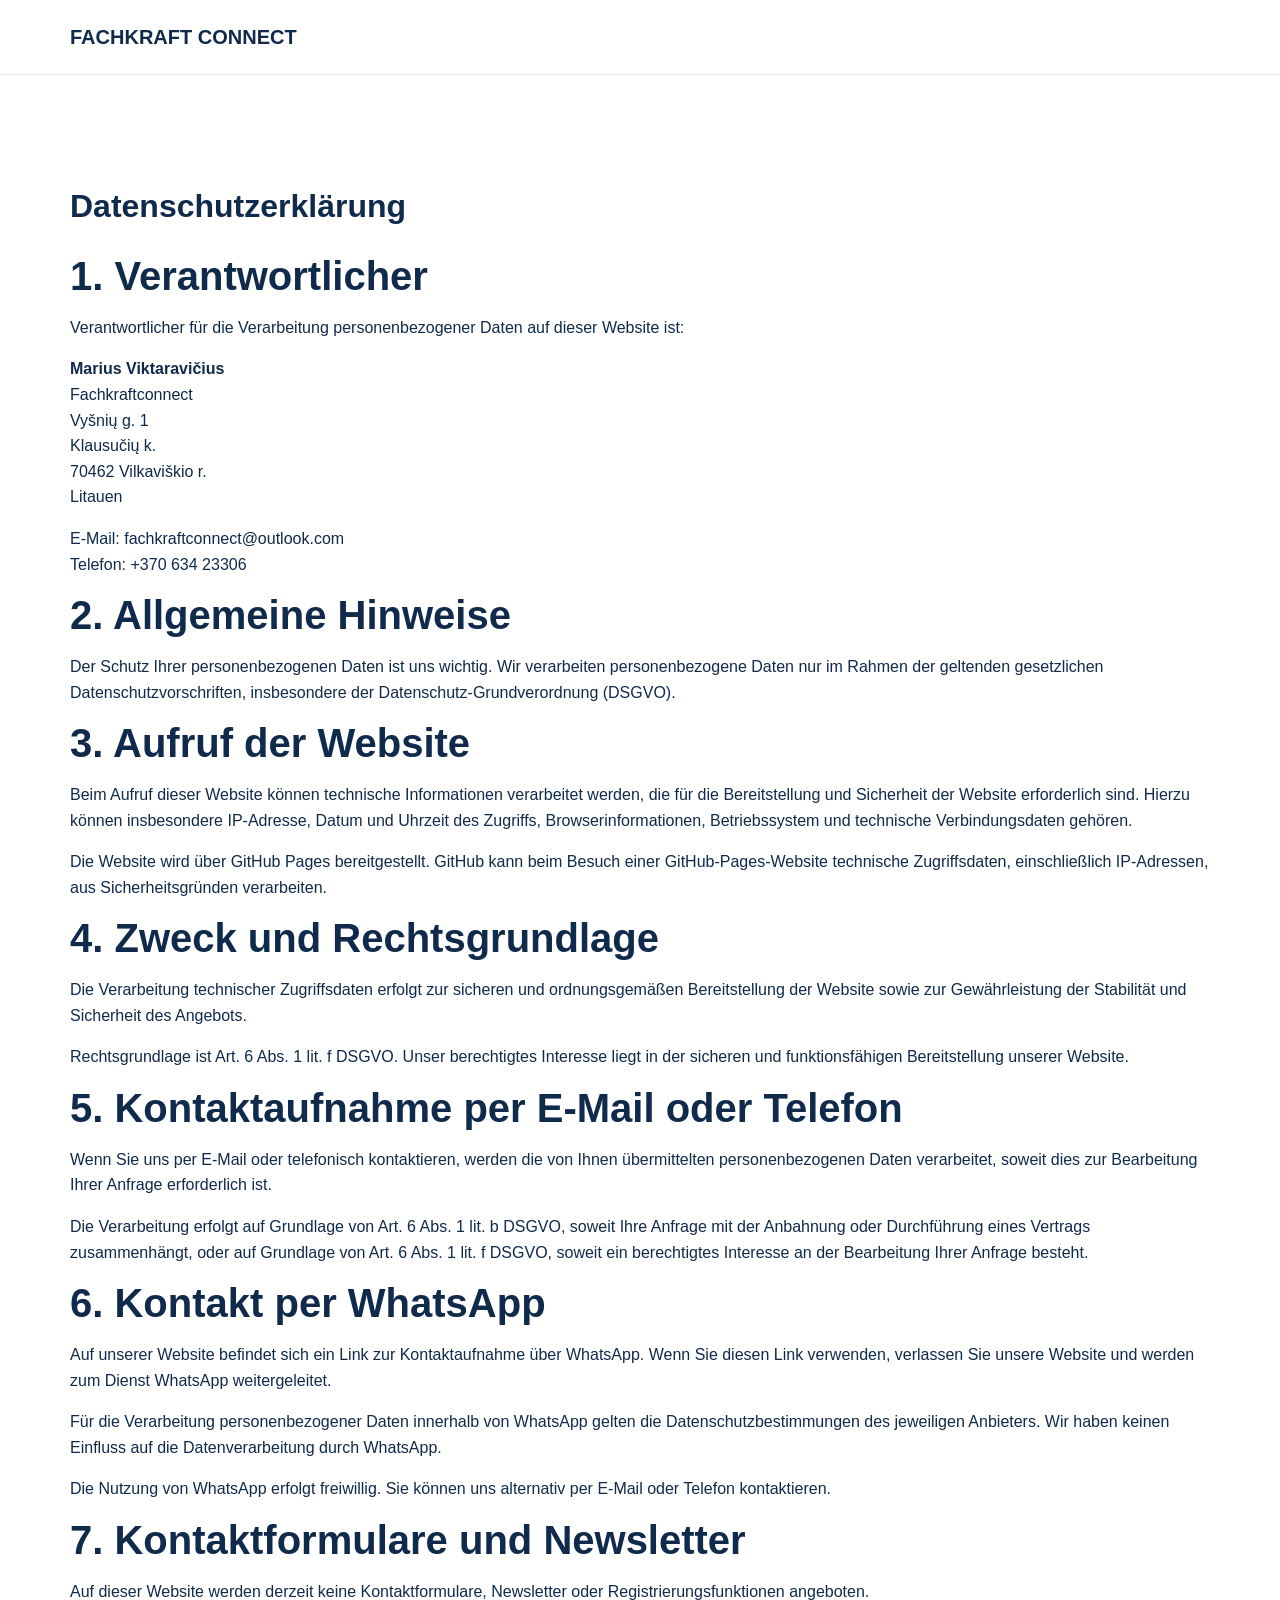
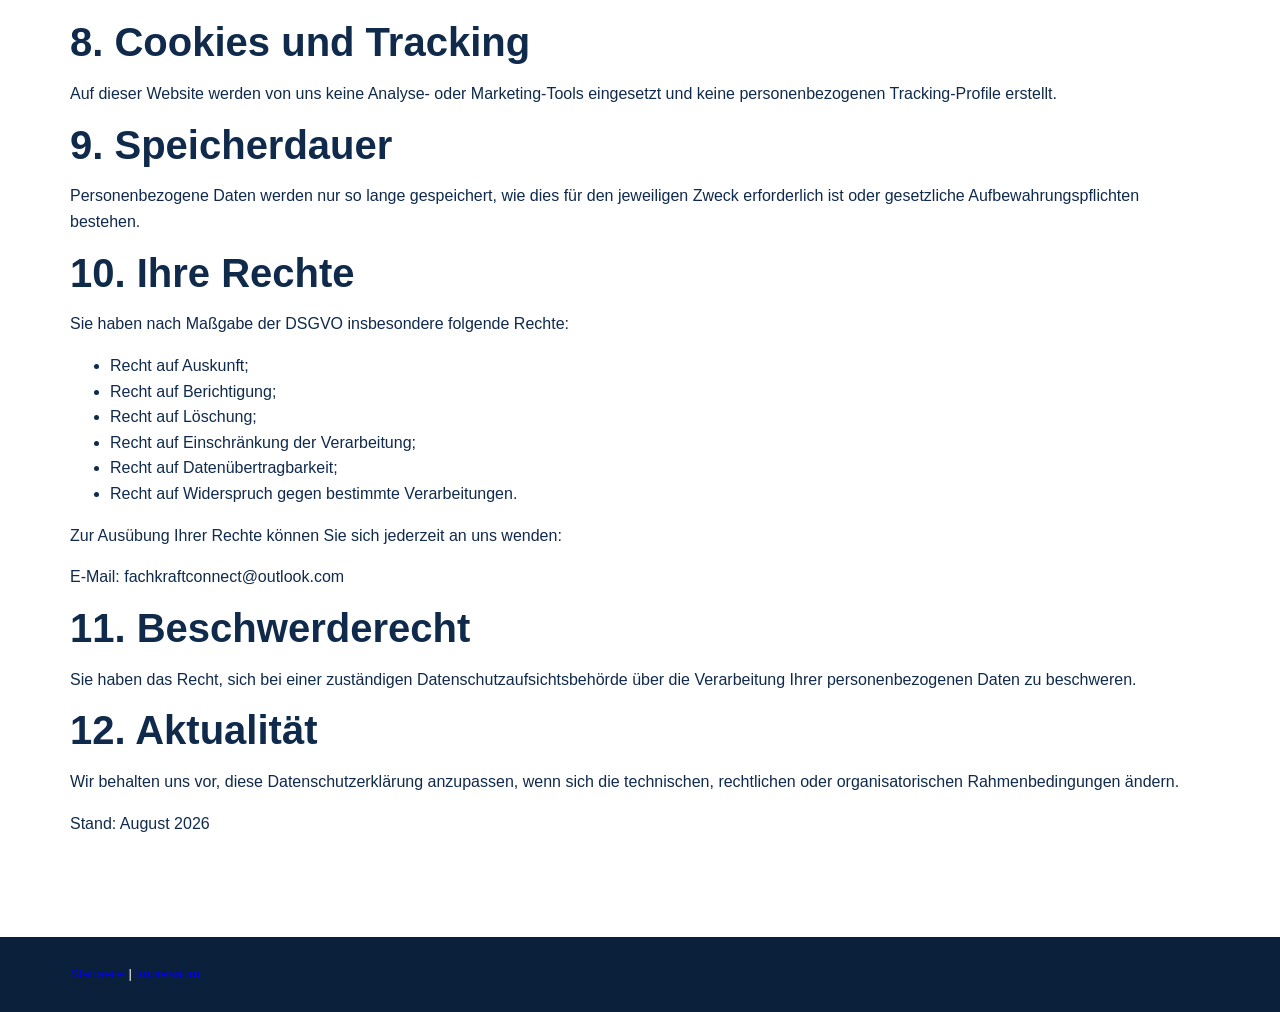
==== datenschutz.html @ 79cfb627 "Add Datenschutzerklärung for Fachkraftconnect This file contains the privacy policy for Fachkraftcon" ====
<!DOCTYPE html>
<html lang="de">
<head>
  <meta charset="UTF-8">
  <meta name="viewport" content="width=device-width, initial-scale=1.0">
  <title>Datenschutz | Fachkraftconnect</title>
  <link rel="stylesheet" href="style.css">
</head>
<body>

<header>
  <div class="container nav">
    <a class="logo" href="index.html">
      FACHKRAFT <span>CONNECT</span>
    </a>
  </div>
</header>

<main class="section">
  <div class="container">

    <h1>Datenschutzerklärung</h1>

    <h2>1. Verantwortlicher</h2>

    <p>
      Verantwortlicher für die Verarbeitung personenbezogener Daten auf dieser
      Website ist:
    </p>

    <p>
      <strong>Marius Viktaravičius</strong><br>
      Fachkraftconnect<br>
      Vyšnių g. 1<br>
      Klausučių k.<br>
      70462 Vilkaviškio r.<br>
      Litauen
    </p>

    <p>
      E-Mail: fachkraftconnect@outlook.com<br>
      Telefon: +370 634 23306
    </p>

    <h2>2. Allgemeine Hinweise</h2>

    <p>
      Der Schutz Ihrer personenbezogenen Daten ist uns wichtig. Wir verarbeiten
      personenbezogene Daten nur im Rahmen der geltenden gesetzlichen
      Datenschutzvorschriften, insbesondere der Datenschutz-Grundverordnung
      (DSGVO).
    </p>

    <h2>3. Aufruf der Website</h2>

    <p>
      Beim Aufruf dieser Website können technische Informationen verarbeitet
      werden, die für die Bereitstellung und Sicherheit der Website erforderlich
      sind. Hierzu können insbesondere IP-Adresse, Datum und Uhrzeit des
      Zugriffs, Browserinformationen, Betriebssystem und technische
      Verbindungsdaten gehören.
    </p>

    <p>
      Die Website wird über GitHub Pages bereitgestellt. GitHub kann beim Besuch
      einer GitHub-Pages-Website technische Zugriffsdaten, einschließlich
      IP-Adressen, aus Sicherheitsgründen verarbeiten.
    </p>

    <h2>4. Zweck und Rechtsgrundlage</h2>

    <p>
      Die Verarbeitung technischer Zugriffsdaten erfolgt zur sicheren und
      ordnungsgemäßen Bereitstellung der Website sowie zur Gewährleistung der
      Stabilität und Sicherheit des Angebots.
    </p>

    <p>
      Rechtsgrundlage ist Art. 6 Abs. 1 lit. f DSGVO. Unser berechtigtes
      Interesse liegt in der sicheren und funktionsfähigen Bereitstellung
      unserer Website.
    </p>

    <h2>5. Kontaktaufnahme per E-Mail oder Telefon</h2>

    <p>
      Wenn Sie uns per E-Mail oder telefonisch kontaktieren, werden die von
      Ihnen übermittelten personenbezogenen Daten verarbeitet, soweit dies zur
      Bearbeitung Ihrer Anfrage erforderlich ist.
    </p>

    <p>
      Die Verarbeitung erfolgt auf Grundlage von Art. 6 Abs. 1 lit. b DSGVO,
      soweit Ihre Anfrage mit der Anbahnung oder Durchführung eines Vertrags
      zusammenhängt, oder auf Grundlage von Art. 6 Abs. 1 lit. f DSGVO, soweit
      ein berechtigtes Interesse an der Bearbeitung Ihrer Anfrage besteht.
    </p>

    <h2>6. Kontakt per WhatsApp</h2>

    <p>
      Auf unserer Website befindet sich ein Link zur Kontaktaufnahme über
      WhatsApp. Wenn Sie diesen Link verwenden, verlassen Sie unsere Website
      und werden zum Dienst WhatsApp weitergeleitet.
    </p>

    <p>
      Für die Verarbeitung personenbezogener Daten innerhalb von WhatsApp
      gelten die Datenschutzbestimmungen des jeweiligen Anbieters. Wir haben
      keinen Einfluss auf die Datenverarbeitung durch WhatsApp.
    </p>

    <p>
      Die Nutzung von WhatsApp erfolgt freiwillig. Sie können uns alternativ
      per E-Mail oder Telefon kontaktieren.
    </p>

    <h2>7. Kontaktformulare und Newsletter</h2>

    <p>
      Auf dieser Website werden derzeit keine Kontaktformulare, Newsletter oder
      Registrierungsfunktionen angeboten.
    </p>

    <h2>8. Cookies und Tracking</h2>

    <p>
      Auf dieser Website werden von uns keine Analyse- oder Marketing-Tools
      eingesetzt und keine personenbezogenen Tracking-Profile erstellt.
    </p>

    <h2>9. Speicherdauer</h2>

    <p>
      Personenbezogene Daten werden nur so lange gespeichert, wie dies für den
      jeweiligen Zweck erforderlich ist oder gesetzliche Aufbewahrungspflichten
      bestehen.
    </p>

    <h2>10. Ihre Rechte</h2>

    <p>Sie haben nach Maßgabe der DSGVO insbesondere folgende Rechte:</p>

    <ul>
      <li>Recht auf Auskunft;</li>
      <li>Recht auf Berichtigung;</li>
      <li>Recht auf Löschung;</li>
      <li>Recht auf Einschränkung der Verarbeitung;</li>
      <li>Recht auf Datenübertragbarkeit;</li>
      <li>Recht auf Widerspruch gegen bestimmte Verarbeitungen.</li>
    </ul>

    <p>
      Zur Ausübung Ihrer Rechte können Sie sich jederzeit an uns wenden:
    </p>

    <p>
      E-Mail: fachkraftconnect@outlook.com
    </p>

    <h2>11. Beschwerderecht</h2>

    <p>
      Sie haben das Recht, sich bei einer zuständigen Datenschutzaufsichtsbehörde
      über die Verarbeitung Ihrer personenbezogenen Daten zu beschweren.
    </p>

    <h2>12. Aktualität</h2>

    <p>
      Wir behalten uns vor, diese Datenschutzerklärung anzupassen, wenn sich
      die technischen, rechtlichen oder organisatorischen Rahmenbedingungen
      ändern.
    </p>

    <p>
      Stand: August 2026
    </p>

  </div>
</main>

<footer>
  <div class="container">
    <a href="index.html">Startseite</a> |
    <a href="impressum.html">Impressum</a>
  </div>
</footer>

</body>
</html>
---- style.css ----
*{box-sizing:border-box}html{scroll-behavior:smooth}body{margin:0;font-family:Arial,Helvetica,sans-serif;color:#102a4c;line-height:1.6}a{text-decoration:none}.container{width:min(1140px,92%);margin:auto}header{position:sticky;top:0;z-index:5;background:#fff;border-bottom:1px solid #e5edf2}.nav{min-height:74px;display:flex;align-items:center;gap:28px}.logo{font-size:20px;font-weight:900;color:#102a4c}.logo b,.eyebrow{color:#08a7b3}.nav nav{margin-left:auto;display:flex;gap:22px}.nav nav a{color:#29435e;font-size:14px;font-weight:700}.btn{display:inline-block;background:#08a7b3;color:#fff;border:0;border-radius:10px;padding:14px 21px;font-weight:800;cursor:pointer}.small{padding:10px 15px;font-size:13px}.ghost{background:transparent;color:#08a7b3;border:2px solid #08a7b3}.hero{padding:68px 0;background:linear-gradient(135deg,#f5fbfd,#eaf5f8)}.hero-grid,.split,.contact-grid{display:grid;grid-template-columns:1fr 1fr;gap:55px;align-items:center}.eyebrow{font-size:12px;font-weight:900;letter-spacing:1.6px}.hero h1{font-size:54px;line-height:1.04;letter-spacing:-1.5px;margin:15px 0}.hero h1 span{color:#08a7b3}.hero p{font-size:19px;color:#53677d}.actions{display:flex;gap:13px;margin:27px 0}.trust{font-size:13px;font-weight:700;color:#415a72}.hero-card{position:relative}.hero-card img{width:100%;border-radius:20px;display:block;box-shadow:0 22px 55px #102a4c24}.badge{position:absolute;bottom:18px;left:18px;background:#fff;padding:12px 16px;border-radius:11px;box-shadow:0 8px 25px #102a4c22;font-size:13px}.four{display:grid;grid-template-columns:repeat(4,1fr)}.numbers{background:#102a4c;color:#fff}.four div{padding:23px;border-right:1px solid #ffffff1a;font-weight:700}.four b{color:#43d5db;font-size:22px;margin-right:9px}.section{padding:85px 0}.light{background:#f5f9fb}.head{text-align:center;max-width:760px;margin:0 auto 42px}.head h2,.section h2{font-size:40px;line-height:1.12;margin:9px 0 13px}.head p,.industry p,.cards p,.steps p,.dark p{color:#65778b}.cards{display:grid;grid-template-columns:repeat(4,1fr);gap:18px}.cards article,.industries>div{background:#fff;border:1px solid #e1e9ef;border-radius:16px;padding:25px;box-shadow:0 7px 23px #102a4c0a}.cards i{display:grid;place-items:center;width:40px;height:40px;border-radius:10px;background:#e7f8f9;color:#078e98;font-style:normal;font-weight:900}.cards h3{margin:16px 0 7px}.cards p,.industries p,.steps p{font-size:14px;margin:0}.industries{display:grid;grid-template-columns:repeat(3,1fr);gap:18px}.industries>div{font-size:27px}.industries h3{font-size:18px;margin:10px 0 4px}.steps{display:grid;grid-template-columns:repeat(5,1fr);gap:14px}.steps>div{border:1px solid #e1e9ef;border-radius:15px;padding:20px}.steps b{display:grid;place-items:center;width:38px;height:38px;border-radius:50%;background:#08a7b3;color:#fff}.steps h3{font-size:17px;margin:13px 0 5px}.dark{background:#102a4c;color:#fff}.dark .eyebrow{color:#43d5db}.dark h2{font-size:42px}.benefits{display:grid;grid-template-columns:1fr 1fr;gap:12px}.benefits div{padding:15px;border-radius:10px;background:#ffffff0d;border:1px solid #ffffff18}.contact{background:linear-gradient(135deg,#e9f8f9,#f7fafc)}.links{display:grid;gap:10px;margin-top:22px}.links a{color:#102a4c;font-weight:800}.contact form{background:#fff;padding:27px;border-radius:18px;box-shadow:0 10px 32px #102a4c14;display:grid;gap:12px}.contact label{font-size:13px;font-weight:800}.contact input,.contact textarea{display:block;width:100%;margin-top:4px;padding:10px;border:1px solid #d6e0e8;border-radius:8px;font:inherit}.contact small{color:#718197}.legal{background:#f1f5f8;padding:38px 0}.legal-grid{display:grid;grid-template-columns:1fr 1fr;gap:30px}.legal p{font-size:13px;color:#68798c}.footer{display:flex;justify-content:space-between;align-items:center}.footer small{display:block;color:#9eb0c2}footer{background:#0b213b;color:#fff;padding:27px 0;font-size:13px}.whatsapp{position:fixed;right:18px;bottom:18px;background:#25d366;color:#fff;padding:12px 17px;border-radius:30px;font-weight:900;box-shadow:0 7px 22px #0003}@media(max-width:900px){.nav nav{display:none}.hero-grid,.split,.contact-grid{grid-template-columns:1fr}.hero-card{order:-1}.cards{grid-template-columns:1fr 1fr}.industries{grid-template-columns:1fr 1fr}.steps{grid-template-columns:1fr 1fr}.four{grid-template-columns:1fr 1fr}}@media(max-width:560px){.nav .small{display:none}.hero h1{font-size:39px}.section h2,.dark h2{font-size:31px}.cards,.industries,.steps,.benefits,.legal-grid{grid-template-columns:1fr}.actions{flex-direction:column}.btn{text-align:center}.footer{display:block}.footer div+div{margin-top:12px}}
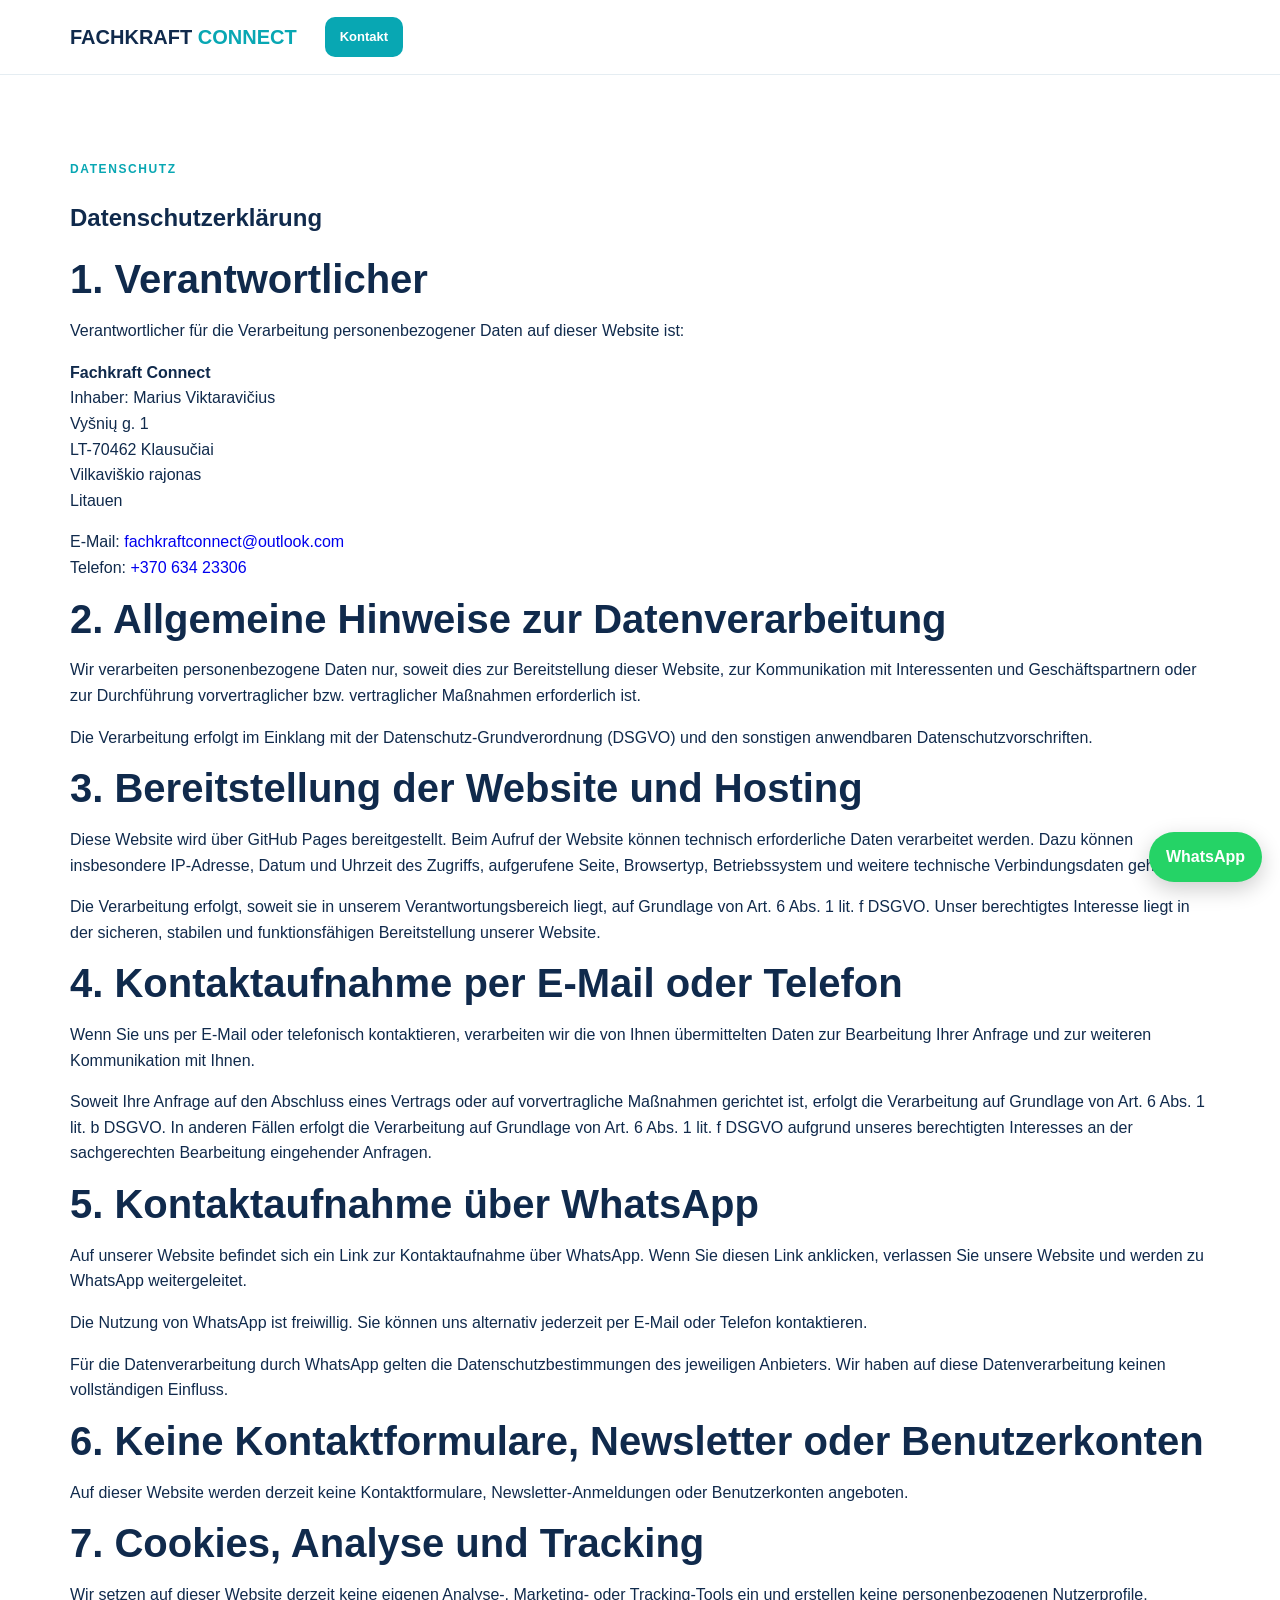
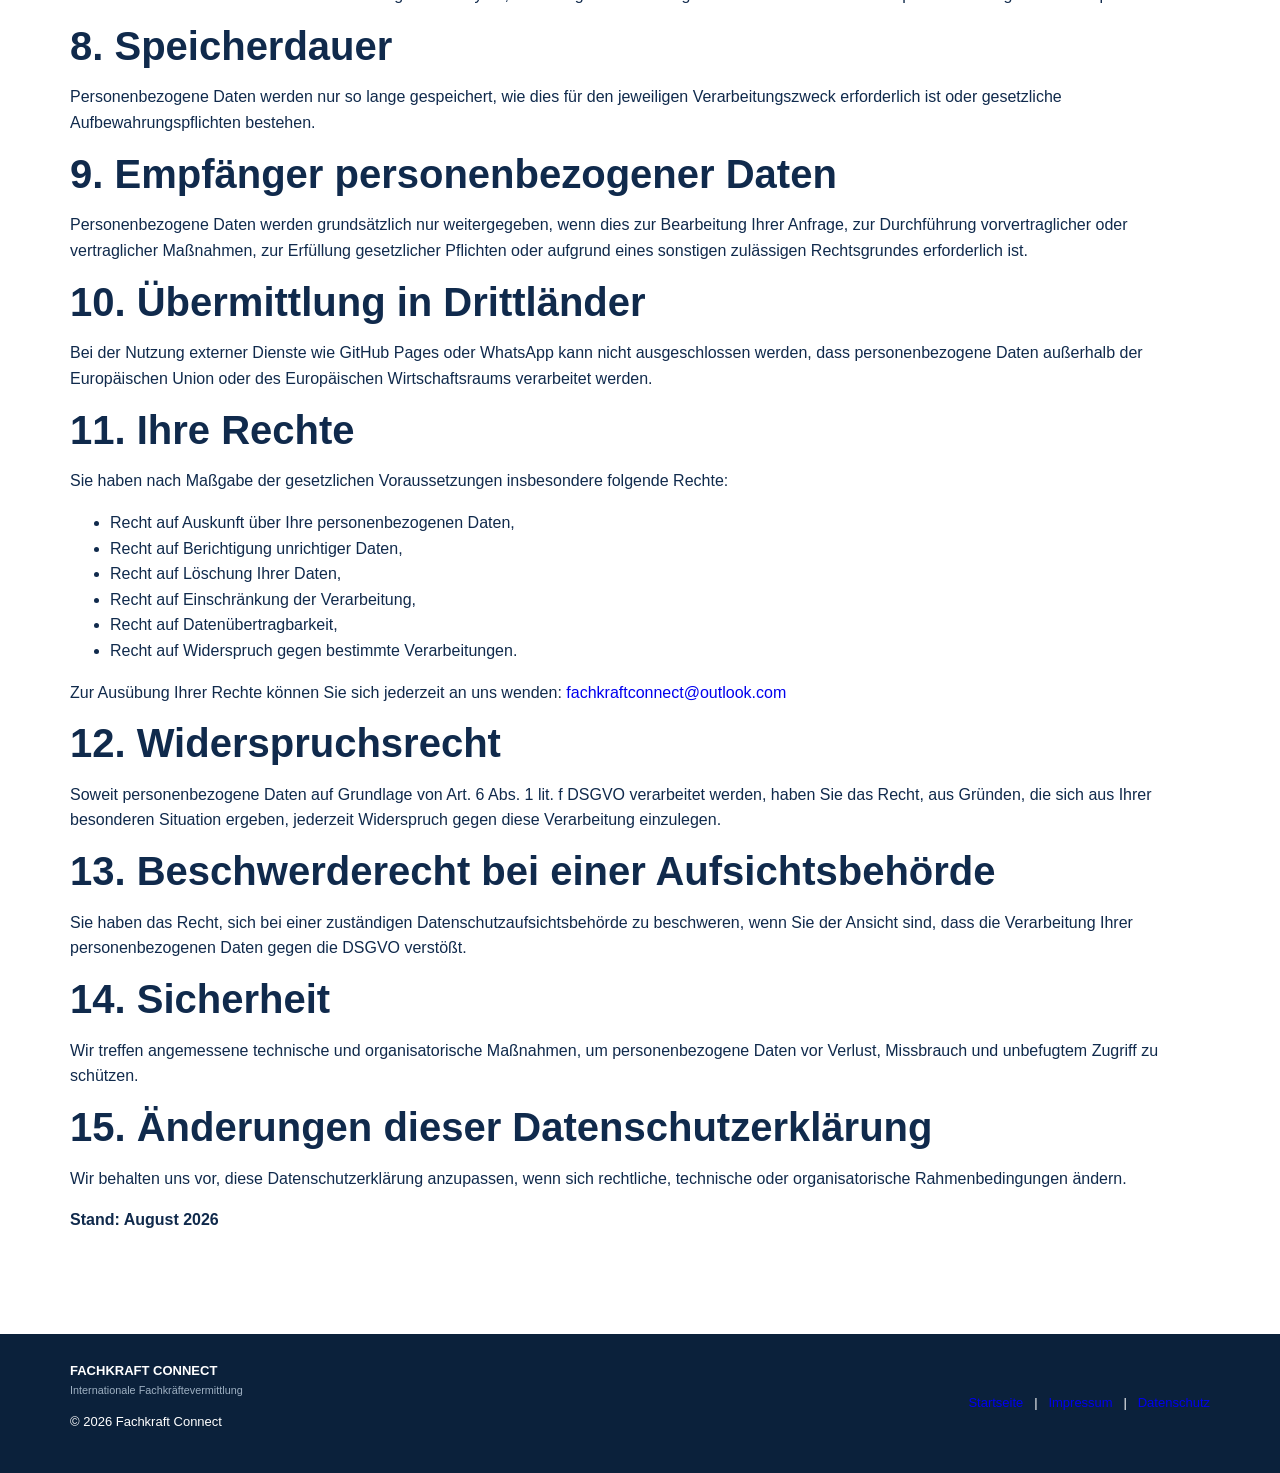
==== commit f1dc0eaf: "Revise datenschutz.html for clarity and updates Updated the privacy policy page with improved struct" ====
--- a/datenschutz.html
+++ b/datenschutz.html
@@ -1,191 +1,194 @@
-<!DOCTYPE html>
+<!doctype html>
 <html lang="de">
 <head>
-  <meta charset="UTF-8">
-  <meta name="viewport" content="width=device-width, initial-scale=1.0">
-  <title>Datenschutz | Fachkraftconnect</title>
+  <meta charset="utf-8">
+  <meta name="viewport" content="width=device-width, initial-scale=1">
+  <meta name="description" content="Datenschutzerklärung von Fachkraft Connect – Internationale Fachkräftevermittlung.">
+  <title>Datenschutz | Fachkraft Connect</title>
   <link rel="stylesheet" href="style.css">
 </head>
 <body>
 
 <header>
   <div class="container nav">
-    <a class="logo" href="index.html">
-      FACHKRAFT <span>CONNECT</span>
-    </a>
+    <a class="logo" href="index.html">FACHKRAFT <b>CONNECT</b></a>
+    <a class="btn small" href="index.html#kontakt">Kontakt</a>
   </div>
 </header>
 
-<main class="section">
-  <div class="container">
+<main>
+  <section class="section">
+    <div class="container">
+      <div class="eyebrow">DATENSCHUTZ</div>
+      <h1>Datenschutzerklärung</h1>
 
-    <h1>Datenschutzerklärung</h1>
+      <div class="legal-content">
+        <h2>1. Verantwortlicher</h2>
+        <p>Verantwortlicher für die Verarbeitung personenbezogener Daten auf dieser Website ist:</p>
+        <p>
+          <strong>Fachkraft Connect</strong><br>
+          Inhaber: Marius Viktaravičius<br>
+          Vyšnių g. 1<br>
+          LT-70462 Klausučiai<br>
+          Vilkaviškio rajonas<br>
+          Litauen
+        </p>
+        <p>
+          E-Mail: <a href="mailto:fachkraftconnect@outlook.com">fachkraftconnect@outlook.com</a><br>
+          Telefon: <a href="tel:+37063423306">+370 634 23306</a>
+        </p>
 
-    <h2>1. Verantwortlicher</h2>
+        <h2>2. Allgemeine Hinweise zur Datenverarbeitung</h2>
+        <p>
+          Wir verarbeiten personenbezogene Daten nur, soweit dies zur Bereitstellung dieser Website,
+          zur Kommunikation mit Interessenten und Geschäftspartnern oder zur Durchführung
+          vorvertraglicher bzw. vertraglicher Maßnahmen erforderlich ist.
+        </p>
+        <p>
+          Die Verarbeitung erfolgt im Einklang mit der Datenschutz-Grundverordnung (DSGVO)
+          und den sonstigen anwendbaren Datenschutzvorschriften.
+        </p>
 
-    <p>
-      Verantwortlicher für die Verarbeitung personenbezogener Daten auf dieser
-      Website ist:
-    </p>
+        <h2>3. Bereitstellung der Website und Hosting</h2>
+        <p>
+          Diese Website wird über GitHub Pages bereitgestellt. Beim Aufruf der Website können
+          technisch erforderliche Daten verarbeitet werden. Dazu können insbesondere IP-Adresse,
+          Datum und Uhrzeit des Zugriffs, aufgerufene Seite, Browsertyp, Betriebssystem und weitere
+          technische Verbindungsdaten gehören.
+        </p>
+        <p>
+          Die Verarbeitung erfolgt, soweit sie in unserem Verantwortungsbereich liegt,
+          auf Grundlage von Art. 6 Abs. 1 lit. f DSGVO. Unser berechtigtes Interesse liegt in der
+          sicheren, stabilen und funktionsfähigen Bereitstellung unserer Website.
+        </p>
 
-    <p>
-      <strong>Marius Viktaravičius</strong><br>
-      Fachkraftconnect<br>
-      Vyšnių g. 1<br>
-      Klausučių k.<br>
-      70462 Vilkaviškio r.<br>
-      Litauen
-    </p>
+        <h2>4. Kontaktaufnahme per E-Mail oder Telefon</h2>
+        <p>
+          Wenn Sie uns per E-Mail oder telefonisch kontaktieren, verarbeiten wir die von Ihnen
+          übermittelten Daten zur Bearbeitung Ihrer Anfrage und zur weiteren Kommunikation mit Ihnen.
+        </p>
+        <p>
+          Soweit Ihre Anfrage auf den Abschluss eines Vertrags oder auf vorvertragliche Maßnahmen
+          gerichtet ist, erfolgt die Verarbeitung auf Grundlage von Art. 6 Abs. 1 lit. b DSGVO.
+          In anderen Fällen erfolgt die Verarbeitung auf Grundlage von Art. 6 Abs. 1 lit. f DSGVO
+          aufgrund unseres berechtigten Interesses an der sachgerechten Bearbeitung eingehender Anfragen.
+        </p>
 
-    <p>
-      E-Mail: fachkraftconnect@outlook.com<br>
-      Telefon: +370 634 23306
-    </p>
+        <h2>5. Kontaktaufnahme über WhatsApp</h2>
+        <p>
+          Auf unserer Website befindet sich ein Link zur Kontaktaufnahme über WhatsApp. Wenn Sie diesen
+          Link anklicken, verlassen Sie unsere Website und werden zu WhatsApp weitergeleitet.
+        </p>
+        <p>
+          Die Nutzung von WhatsApp ist freiwillig. Sie können uns alternativ jederzeit per E-Mail
+          oder Telefon kontaktieren.
+        </p>
+        <p>
+          Für die Datenverarbeitung durch WhatsApp gelten die Datenschutzbestimmungen des jeweiligen
+          Anbieters. Wir haben auf diese Datenverarbeitung keinen vollständigen Einfluss.
+        </p>
 
-    <h2>2. Allgemeine Hinweise</h2>
+        <h2>6. Keine Kontaktformulare, Newsletter oder Benutzerkonten</h2>
+        <p>
+          Auf dieser Website werden derzeit keine Kontaktformulare, Newsletter-Anmeldungen
+          oder Benutzerkonten angeboten.
+        </p>
 
-    <p>
-      Der Schutz Ihrer personenbezogenen Daten ist uns wichtig. Wir verarbeiten
-      personenbezogene Daten nur im Rahmen der geltenden gesetzlichen
-      Datenschutzvorschriften, insbesondere der Datenschutz-Grundverordnung
-      (DSGVO).
-    </p>
+        <h2>7. Cookies, Analyse und Tracking</h2>
+        <p>
+          Wir setzen auf dieser Website derzeit keine eigenen Analyse-, Marketing- oder Tracking-Tools
+          ein und erstellen keine personenbezogenen Nutzerprofile.
+        </p>
 
-    <h2>3. Aufruf der Website</h2>
+        <h2>8. Speicherdauer</h2>
+        <p>
+          Personenbezogene Daten werden nur so lange gespeichert, wie dies für den jeweiligen
+          Verarbeitungszweck erforderlich ist oder gesetzliche Aufbewahrungspflichten bestehen.
+        </p>
 
-    <p>
-      Beim Aufruf dieser Website können technische Informationen verarbeitet
-      werden, die für die Bereitstellung und Sicherheit der Website erforderlich
-      sind. Hierzu können insbesondere IP-Adresse, Datum und Uhrzeit des
-      Zugriffs, Browserinformationen, Betriebssystem und technische
-      Verbindungsdaten gehören.
-    </p>
+        <h2>9. Empfänger personenbezogener Daten</h2>
+        <p>
+          Personenbezogene Daten werden grundsätzlich nur weitergegeben, wenn dies zur Bearbeitung
+          Ihrer Anfrage, zur Durchführung vorvertraglicher oder vertraglicher Maßnahmen,
+          zur Erfüllung gesetzlicher Pflichten oder aufgrund eines sonstigen zulässigen Rechtsgrundes
+          erforderlich ist.
+        </p>
 
-    <p>
-      Die Website wird über GitHub Pages bereitgestellt. GitHub kann beim Besuch
-      einer GitHub-Pages-Website technische Zugriffsdaten, einschließlich
-      IP-Adressen, aus Sicherheitsgründen verarbeiten.
-    </p>
+        <h2>10. Übermittlung in Drittländer</h2>
+        <p>
+          Bei der Nutzung externer Dienste wie GitHub Pages oder WhatsApp kann nicht ausgeschlossen
+          werden, dass personenbezogene Daten außerhalb der Europäischen Union oder des Europäischen
+          Wirtschaftsraums verarbeitet werden.
+        </p>
 
-    <h2>4. Zweck und Rechtsgrundlage</h2>
+        <h2>11. Ihre Rechte</h2>
+        <p>Sie haben nach Maßgabe der gesetzlichen Voraussetzungen insbesondere folgende Rechte:</p>
+        <ul>
+          <li>Recht auf Auskunft über Ihre personenbezogenen Daten,</li>
+          <li>Recht auf Berichtigung unrichtiger Daten,</li>
+          <li>Recht auf Löschung Ihrer Daten,</li>
+          <li>Recht auf Einschränkung der Verarbeitung,</li>
+          <li>Recht auf Datenübertragbarkeit,</li>
+          <li>Recht auf Widerspruch gegen bestimmte Verarbeitungen.</li>
+        </ul>
+        <p>
+          Zur Ausübung Ihrer Rechte können Sie sich jederzeit an uns wenden:
+          <a href="mailto:fachkraftconnect@outlook.com">fachkraftconnect@outlook.com</a>
+        </p>
 
-    <p>
-      Die Verarbeitung technischer Zugriffsdaten erfolgt zur sicheren und
-      ordnungsgemäßen Bereitstellung der Website sowie zur Gewährleistung der
-      Stabilität und Sicherheit des Angebots.
-    </p>
+        <h2>12. Widerspruchsrecht</h2>
+        <p>
+          Soweit personenbezogene Daten auf Grundlage von Art. 6 Abs. 1 lit. f DSGVO verarbeitet werden,
+          haben Sie das Recht, aus Gründen, die sich aus Ihrer besonderen Situation ergeben,
+          jederzeit Widerspruch gegen diese Verarbeitung einzulegen.
+        </p>
 
-    <p>
-      Rechtsgrundlage ist Art. 6 Abs. 1 lit. f DSGVO. Unser berechtigtes
-      Interesse liegt in der sicheren und funktionsfähigen Bereitstellung
-      unserer Website.
-    </p>
+        <h2>13. Beschwerderecht bei einer Aufsichtsbehörde</h2>
+        <p>
+          Sie haben das Recht, sich bei einer zuständigen Datenschutzaufsichtsbehörde zu beschweren,
+          wenn Sie der Ansicht sind, dass die Verarbeitung Ihrer personenbezogenen Daten gegen die DSGVO verstößt.
+        </p>
 
-    <h2>5. Kontaktaufnahme per E-Mail oder Telefon</h2>
+        <h2>14. Sicherheit</h2>
+        <p>
+          Wir treffen angemessene technische und organisatorische Maßnahmen, um personenbezogene Daten
+          vor Verlust, Missbrauch und unbefugtem Zugriff zu schützen.
+        </p>
 
-    <p>
-      Wenn Sie uns per E-Mail oder telefonisch kontaktieren, werden die von
-      Ihnen übermittelten personenbezogenen Daten verarbeitet, soweit dies zur
-      Bearbeitung Ihrer Anfrage erforderlich ist.
-    </p>
-
-    <p>
-      Die Verarbeitung erfolgt auf Grundlage von Art. 6 Abs. 1 lit. b DSGVO,
-      soweit Ihre Anfrage mit der Anbahnung oder Durchführung eines Vertrags
-      zusammenhängt, oder auf Grundlage von Art. 6 Abs. 1 lit. f DSGVO, soweit
-      ein berechtigtes Interesse an der Bearbeitung Ihrer Anfrage besteht.
-    </p>
-
-    <h2>6. Kontakt per WhatsApp</h2>
-
-    <p>
-      Auf unserer Website befindet sich ein Link zur Kontaktaufnahme über
-      WhatsApp. Wenn Sie diesen Link verwenden, verlassen Sie unsere Website
-      und werden zum Dienst WhatsApp weitergeleitet.
-    </p>
-
-    <p>
-      Für die Verarbeitung personenbezogener Daten innerhalb von WhatsApp
-      gelten die Datenschutzbestimmungen des jeweiligen Anbieters. Wir haben
-      keinen Einfluss auf die Datenverarbeitung durch WhatsApp.
-    </p>
-
-    <p>
-      Die Nutzung von WhatsApp erfolgt freiwillig. Sie können uns alternativ
-      per E-Mail oder Telefon kontaktieren.
-    </p>
-
-    <h2>7. Kontaktformulare und Newsletter</h2>
-
-    <p>
-      Auf dieser Website werden derzeit keine Kontaktformulare, Newsletter oder
-      Registrierungsfunktionen angeboten.
-    </p>
-
-    <h2>8. Cookies und Tracking</h2>
-
-    <p>
-      Auf dieser Website werden von uns keine Analyse- oder Marketing-Tools
-      eingesetzt und keine personenbezogenen Tracking-Profile erstellt.
-    </p>
-
-    <h2>9. Speicherdauer</h2>
-
-    <p>
-      Personenbezogene Daten werden nur so lange gespeichert, wie dies für den
-      jeweiligen Zweck erforderlich ist oder gesetzliche Aufbewahrungspflichten
-      bestehen.
-    </p>
-
-    <h2>10. Ihre Rechte</h2>
-
-    <p>Sie haben nach Maßgabe der DSGVO insbesondere folgende Rechte:</p>
-
-    <ul>
-      <li>Recht auf Auskunft;</li>
-      <li>Recht auf Berichtigung;</li>
-      <li>Recht auf Löschung;</li>
-      <li>Recht auf Einschränkung der Verarbeitung;</li>
-      <li>Recht auf Datenübertragbarkeit;</li>
-      <li>Recht auf Widerspruch gegen bestimmte Verarbeitungen.</li>
-    </ul>
-
-    <p>
-      Zur Ausübung Ihrer Rechte können Sie sich jederzeit an uns wenden:
-    </p>
-
-    <p>
-      E-Mail: fachkraftconnect@outlook.com
-    </p>
-
-    <h2>11. Beschwerderecht</h2>
-
-    <p>
-      Sie haben das Recht, sich bei einer zuständigen Datenschutzaufsichtsbehörde
-      über die Verarbeitung Ihrer personenbezogenen Daten zu beschweren.
-    </p>
-
-    <h2>12. Aktualität</h2>
-
-    <p>
-      Wir behalten uns vor, diese Datenschutzerklärung anzupassen, wenn sich
-      die technischen, rechtlichen oder organisatorischen Rahmenbedingungen
-      ändern.
-    </p>
-
-    <p>
-      Stand: August 2026
-    </p>
-
-  </div>
+        <h2>15. Änderungen dieser Datenschutzerklärung</h2>
+        <p>
+          Wir behalten uns vor, diese Datenschutzerklärung anzupassen, wenn sich rechtliche,
+          technische oder organisatorische Rahmenbedingungen ändern.
+        </p>
+        <p><strong>Stand: August 2026</strong></p>
+      </div>
+    </div>
+  </section>
 </main>
 
 <footer>
-  <div class="container">
-    <a href="index.html">Startseite</a> |
-    <a href="impressum.html">Impressum</a>
+  <div class="container footer">
+    <div>
+      <b>FACHKRAFT CONNECT</b>
+      <small>Internationale Fachkräftevermittlung</small>
+      <p>© 2026 Fachkraft Connect</p>
+    </div>
+    <div>
+      <a href="index.html">Startseite</a>
+      &nbsp; | &nbsp;
+      <a href="impressum.html">Impressum</a>
+      &nbsp; | &nbsp;
+      <a href="datenschutz.html">Datenschutz</a>
+    </div>
   </div>
 </footer>
 
+<a class="whatsapp"
+   href="https://wa.me/37063423306"
+   target="_blank"
+   rel="noopener noreferrer">
+  WhatsApp
+</a>
+
 </body>
 </html>
